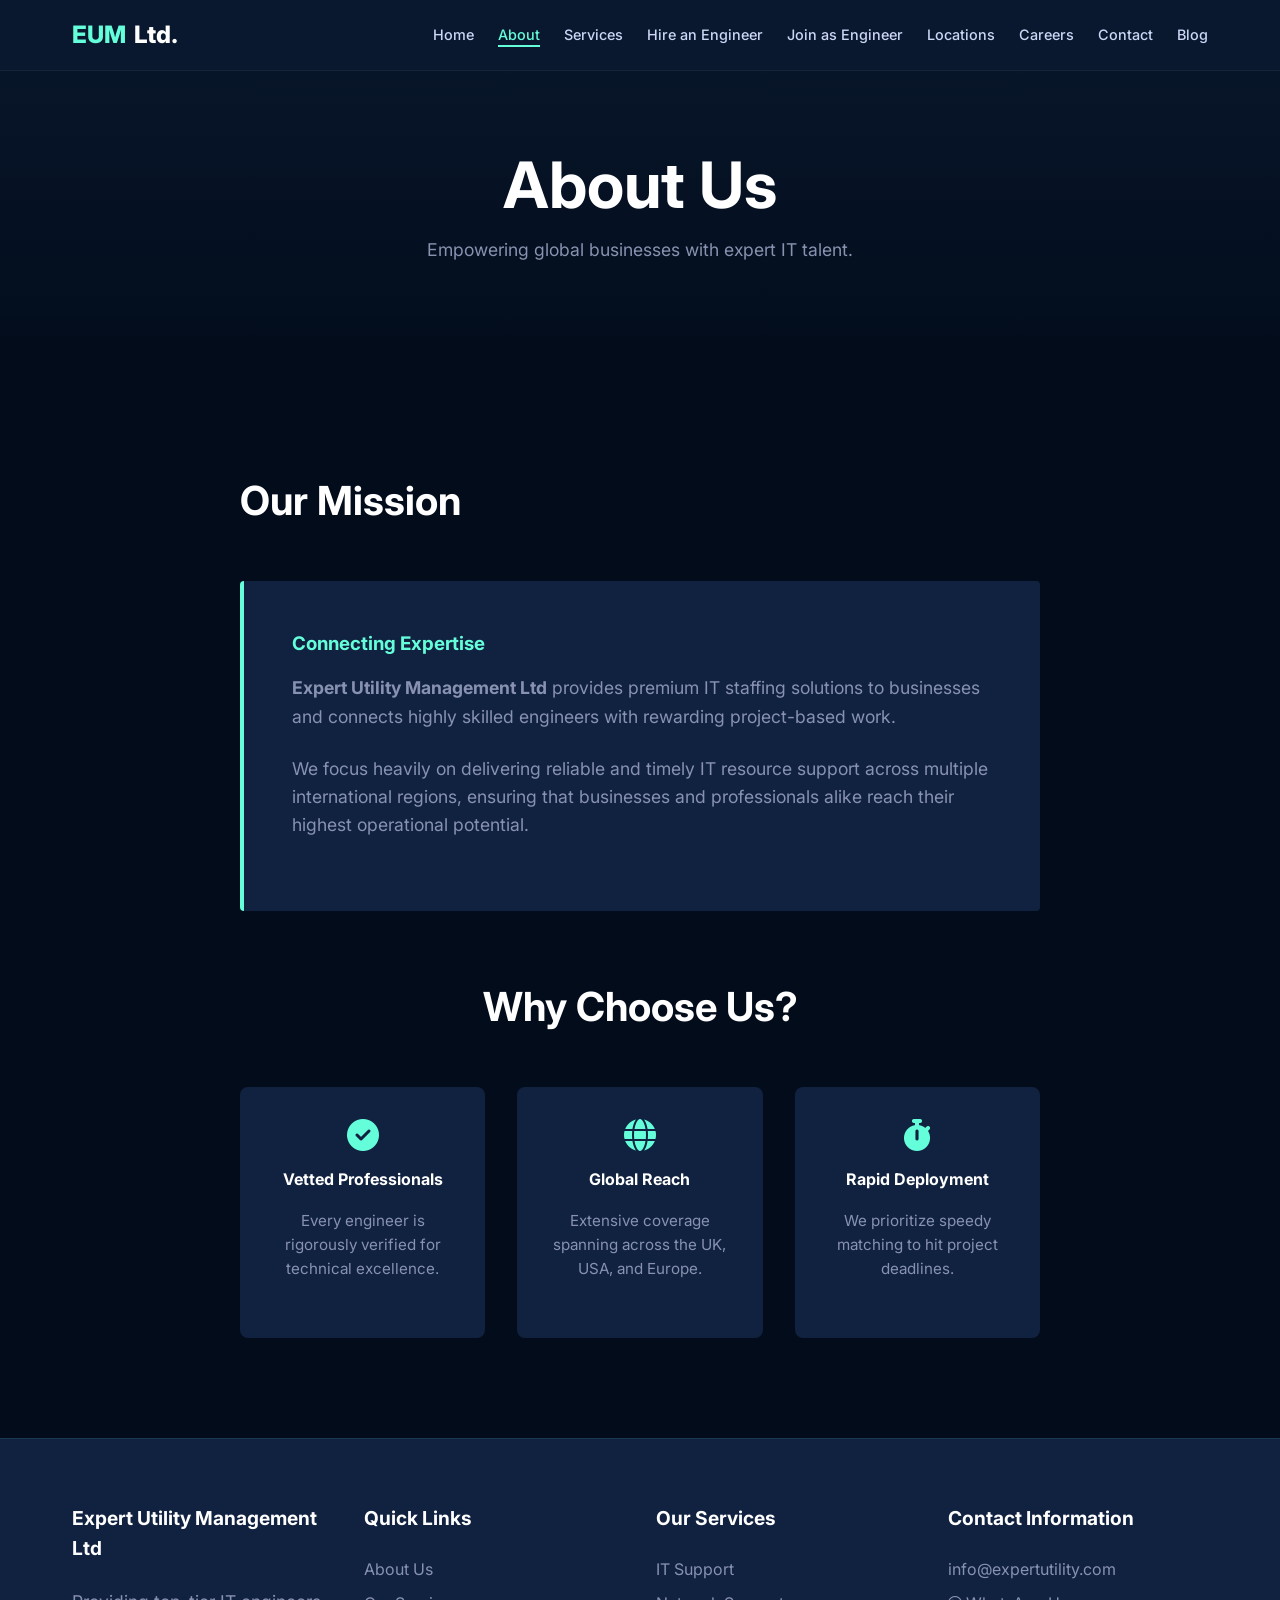
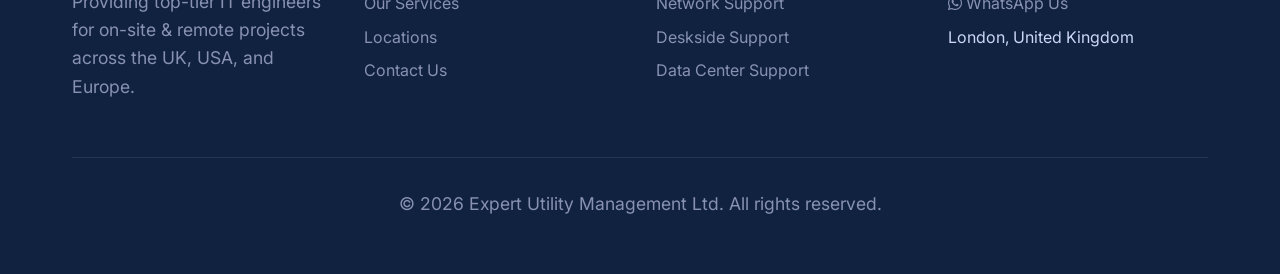
==== about.html @ 238072c8 "feat: Add newly generated IT website" ====
<!DOCTYPE html>
<html lang="en">
<head>
    <meta charset="UTF-8">
    <meta name="viewport" content="width=device-width, initial-scale=1.0">
    <title>About Us | Expert Utility Management Ltd</title>
    
    <link rel="stylesheet" href="https://cdnjs.cloudflare.com/ajax/libs/font-awesome/6.4.0/css/all.min.css">
    <link rel="stylesheet" href="css/styles.css">
    <style>
        .page-hero {
            padding: 150px 0 80px;
            background: linear-gradient(rgba(10, 25, 47, 0.9), rgba(2, 12, 27, 0.95)), url('https://images.unsplash.com/photo-1522071820081-009f0129c71c?auto=format&fit=crop&w=1920&q=80') center/cover;
            text-align: center;
        }

        .about-content {
            max-width: 800px;
            margin: 0 auto;
        }

        .mission-box {
            background: var(--primary-light);
            border-left: 4px solid var(--accent);
            padding: 3rem;
            margin-top: 2rem;
            border-radius: 4px;
        }

        .mission-box h3 {
            color: var(--accent);
            margin-bottom: 1rem;
        }
    </style>
</head>
<body>

    <div id="header-placeholder"></div>

    <section class="page-hero">
        <div class="container fade-in">
            <h1>About Us</h1>
            <p>Empowering global businesses with expert IT talent.</p>
        </div>
    </section>

    <section class="section">
        <div class="container fade-in">
            <div class="about-content">
                <h2>Our Mission</h2>
                <div class="mission-box">
                    <h3>Connecting Expertise</h3>
                    <p>
                        <strong>Expert Utility Management Ltd</strong> provides premium IT staffing solutions to businesses and connects highly skilled engineers with rewarding project-based work.
                    </p>
                    <p>
                        We focus heavily on delivering reliable and timely IT resource support across multiple international regions, ensuring that businesses and professionals alike reach their highest operational potential.
                    </p>
                </div>
                
                <div style="margin-top: 4rem; text-align: center;">
                    <h2>Why Choose Us?</h2>
                    <div style="display: grid; grid-template-columns: repeat(auto-fit, minmax(200px, 1fr)); gap: 2rem; margin-top: 2rem;">
                        <div class="card">
                            <i class="fas fa-check-circle" style="font-size: 2rem; color: var(--accent); margin-bottom: 1rem;"></i>
                            <h4>Vetted Professionals</h4>
                            <p style="font-size: 0.95rem;">Every engineer is rigorously verified for technical excellence.</p>
                        </div>
                        <div class="card">
                            <i class="fas fa-globe" style="font-size: 2rem; color: var(--accent); margin-bottom: 1rem;"></i>
                            <h4>Global Reach</h4>
                            <p style="font-size: 0.95rem;">Extensive coverage spanning across the UK, USA, and Europe.</p>
                        </div>
                        <div class="card">
                            <i class="fas fa-stopwatch" style="font-size: 2rem; color: var(--accent); margin-bottom: 1rem;"></i>
                            <h4>Rapid Deployment</h4>
                            <p style="font-size: 0.95rem;">We prioritize speedy matching to hit project deadlines.</p>
                        </div>
                    </div>
                </div>
            </div>
        </div>
    </section>

    <div id="footer-placeholder"></div>

    <script src="js/components.js"></script>
    <script src="js/main.js"></script>
</body>
</html>
---- css/styles.css ----
@import url('https://fonts.googleapis.com/css2?family=Inter:wght@300;400;500;600;700;800&display=swap');

:root {
  --primary: #0a192f;
  --primary-light: #112240;
  --secondary: #233554;
  --accent: #64ffda;
  --accent-hover: #4cd4b5;
  --text-main: #ccd6f6;
  --text-muted: #8892b0;
  --white: #ffffff;
  --bg: #020c1b;
  --whatsapp: #25D366;
  --transition: all 0.3s cubic-bezier(0.645, 0.045, 0.355, 1);
  --glass: rgba(10, 25, 47, 0.85);
}

* {
  margin: 0;
  padding: 0;
  box-sizing: border-box;
}

html {
  scroll-behavior: smooth;
}

body {
  font-family: 'Inter', sans-serif;
  background-color: var(--bg);
  color: var(--text-main);
  line-height: 1.6;
  overflow-x: hidden;
}

/* Typography */
h1, h2, h3, h4, h5, h6 {
  color: var(--white);
  font-weight: 700;
  margin-bottom: 1rem;
}

h1 {
  font-size: clamp(2.5rem, 8vw, 4rem);
  line-height: 1.1;
}

h2 {
  font-size: clamp(2rem, 5vw, 2.5rem);
  position: relative;
  display: inline-block;
}

p {
  color: var(--text-muted);
  margin-bottom: 1.5rem;
  font-size: 1.1rem;
}

a {
  color: var(--accent);
  text-decoration: none;
  transition: var(--transition);
}

a:hover {
  color: var(--white);
}

/* Layout Utilities */
.container {
  max-width: 1200px;
  margin: 0 auto;
  padding: 0 2rem;
}

.section {
  padding: 100px 0;
}

/* Buttons */
.btn {
  display: inline-block;
  padding: 0.75rem 1.5rem;
  border-radius: 4px;
  font-weight: 500;
  text-align: center;
  cursor: pointer;
  transition: var(--transition);
  font-size: 1rem;
  border: 1px solid transparent;
}

.btn-primary {
  background-color: var(--accent);
  color: var(--primary);
  border-color: var(--accent);
}

.btn-primary:hover {
  background-color: transparent;
  color: var(--accent);
}

.btn-outline {
  background-color: transparent;
  color: var(--accent);
  border-color: var(--accent);
}

.btn-outline:hover {
  background-color: rgba(100, 255, 218, 0.1);
}

.btn-whatsapp {
  background-color: var(--whatsapp);
  color: var(--white);
}
.btn-whatsapp:hover {
  background-color: transparent;
  color: var(--whatsapp);
  border-color: var(--whatsapp);
}

/* Header & Nav */
.navbar {
  position: fixed;
  top: 0;
  width: 100%;
  padding: 1rem 0;
  background: var(--glass);
  backdrop-filter: blur(10px);
  z-index: 1000;
  border-bottom: 1px solid rgba(255, 255, 255, 0.05);
  transition: var(--transition);
}

.navbar.scrolled {
  padding: 0.5rem 0;
  box-shadow: 0 10px 30px -10px rgba(2, 12, 27, 0.7);
}

.nav-container {
  display: flex;
  justify-content: space-between;
  align-items: center;
}

.logo {
  font-size: 1.5rem;
  font-weight: 800;
  color: var(--accent);
  display: flex;
  align-items: center;
  gap: 0.5rem;
}

.logo span {
  color: var(--white);
}

.nav-links {
  display: flex;
  gap: 1.5rem;
  list-style: none;
  align-items: center;
}

.nav-links li a {
  color: var(--text-main);
  font-size: 0.9rem;
  font-weight: 500;
  position: relative;
}

.nav-links li a:hover,
.nav-links li a.active {
  color: var(--accent);
}

.nav-links li a::after {
  content: '';
  position: absolute;
  width: 0;
  height: 2px;
  bottom: -4px;
  left: 0;
  background-color: var(--accent);
  transition: var(--transition);
}

.nav-links li a:hover::after,
.nav-links li a.active::after {
  width: 100%;
}

.menu-toggle {
  display: none;
  flex-direction: column;
  gap: 5px;
  cursor: pointer;
  z-index: 1001;
}

.menu-toggle span {
  display: block;
  width: 25px;
  height: 3px;
  background-color: var(--white);
  transition: var(--transition);
}

/* Footer */
footer {
  background-color: var(--primary-light);
  padding: 4rem 0 2rem;
  border-top: 1px solid rgba(100, 255, 218, 0.1);
}

.footer-grid {
  display: grid;
  grid-template-columns: repeat(auto-fit, minmax(200px, 1fr));
  gap: 2rem;
  margin-bottom: 2rem;
}

.footer-col h4 {
  color: var(--white);
  margin-bottom: 1.5rem;
  font-size: 1.2rem;
}

.footer-col ul {
  list-style: none;
}

.footer-col ul li {
  margin-bottom: 0.5rem;
}

.footer-col ul li a {
  color: var(--text-muted);
}

.footer-col ul li a:hover {
  color: var(--accent);
  padding-left: 5px;
}

.footer-bottom {
  text-align: center;
  border-top: 1px solid rgba(204, 214, 246, 0.1);
  padding-top: 2rem;
  color: var(--text-muted);
  font-size: 0.9rem;
}

/* Animations */
.fade-in {
  opacity: 0;
  transform: translateY(30px);
  transition: opacity 0.8s ease, transform 0.8s ease;
}

.fade-in.visible {
  opacity: 1;
  transform: translateY(0);
}

/* Cards & Forms */
.card {
  background-color: var(--primary-light);
  border-radius: 8px;
  padding: 2rem;
  transition: var(--transition);
  height: 100%;
}

.card:hover {
  transform: translateY(-5px);
  box-shadow: 0 10px 30px -15px rgba(2, 12, 27, 0.7);
}

.form-group {
  margin-bottom: 1.5rem;
}

.form-group label {
  display: block;
  margin-bottom: 0.5rem;
  color: var(--text-main);
  font-size: 0.9rem;
}

.form-control {
  width: 100%;
  padding: 0.75rem 1rem;
  background-color: var(--primary);
  border: 1px solid var(--secondary);
  border-radius: 4px;
  color: var(--white);
  font-family: inherit;
  transition: var(--transition);
}

.form-control:focus {
  outline: none;
  border-color: var(--accent);
  box-shadow: 0 0 0 2px rgba(100, 255, 218, 0.2);
}

/* Responsive */
@media (max-width: 768px) {
  .menu-toggle {
    display: flex;
  }
  
  .nav-links {
    position: fixed;
    top: 0;
    right: -100%;
    width: 70%;
    height: 100vh;
    background-color: var(--primary-light);
    flex-direction: column;
    justify-content: center;
    transition: var(--transition);
    box-shadow: -10px 0 30px -10px rgba(2, 12, 27, 0.7);
  }
  
  .nav-links.active {
    right: 0;
  }
  
  .section {
    padding: 60px 0;
  }
}
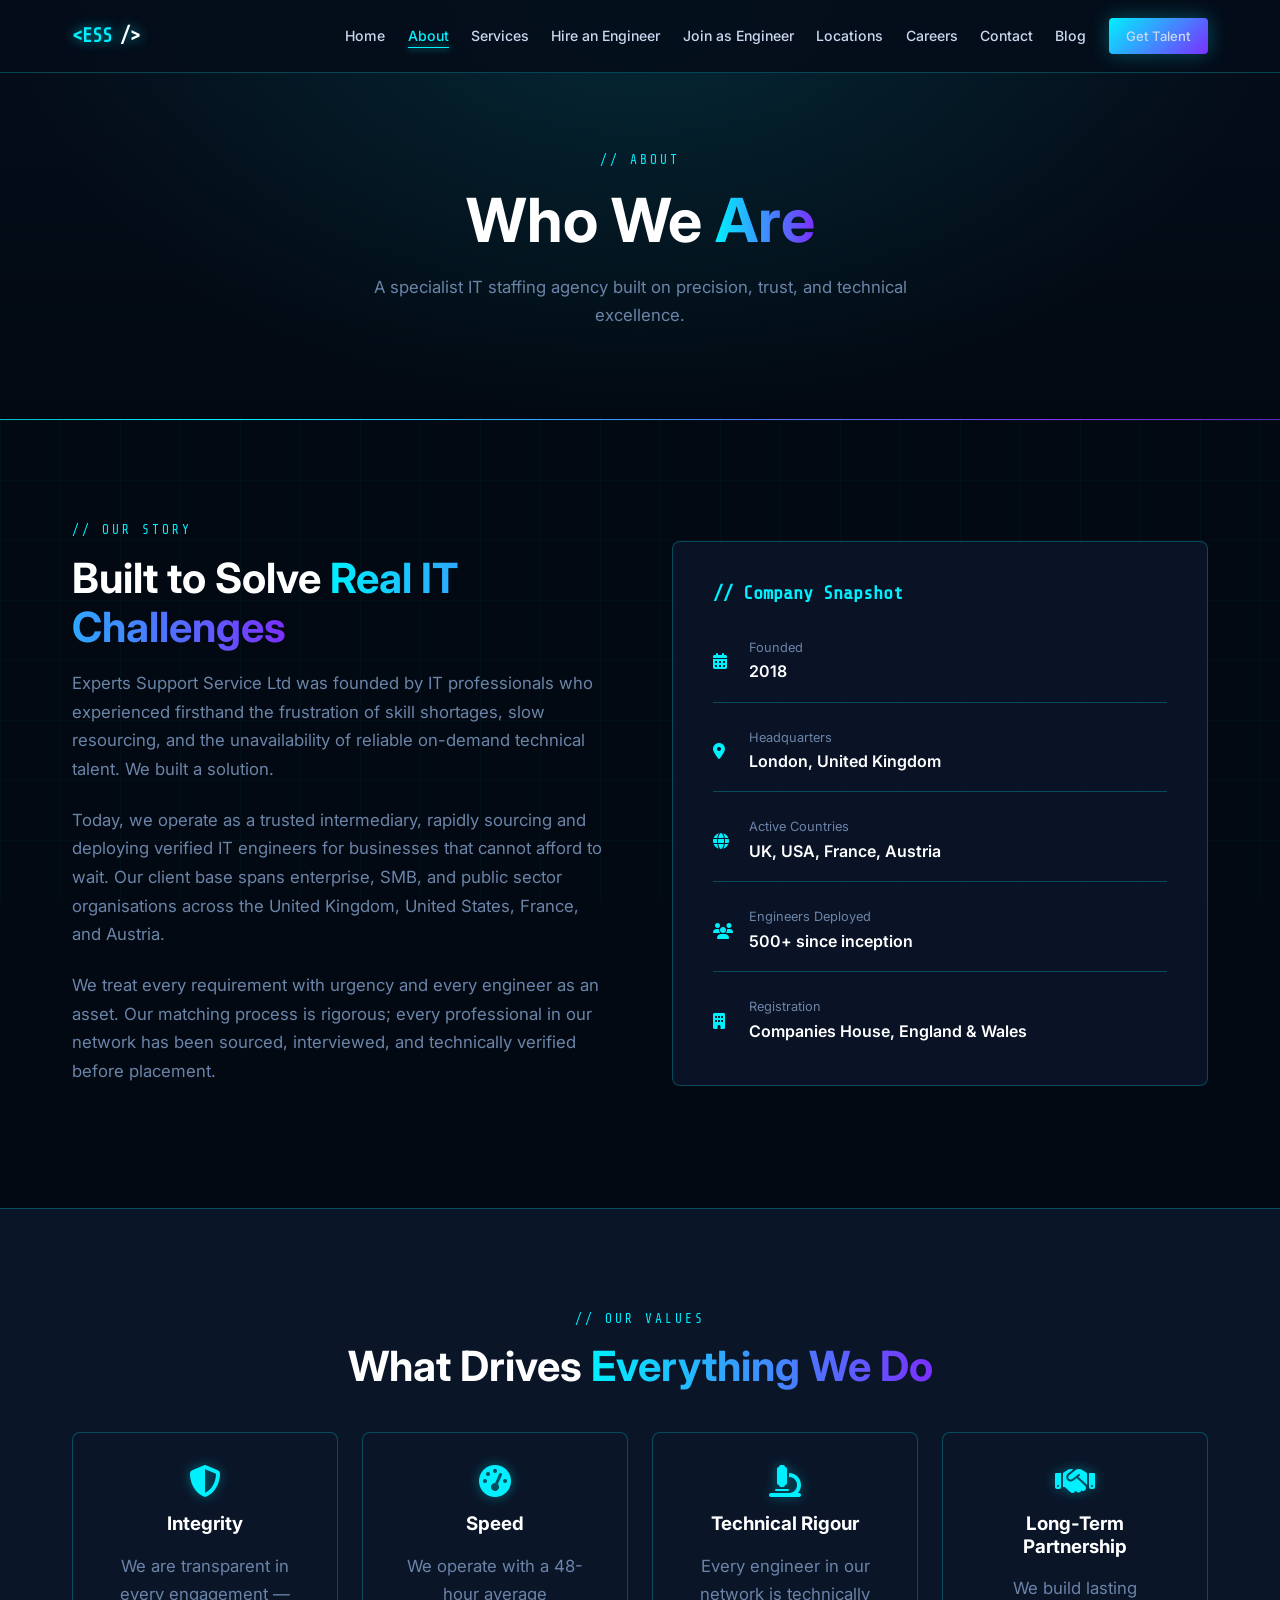
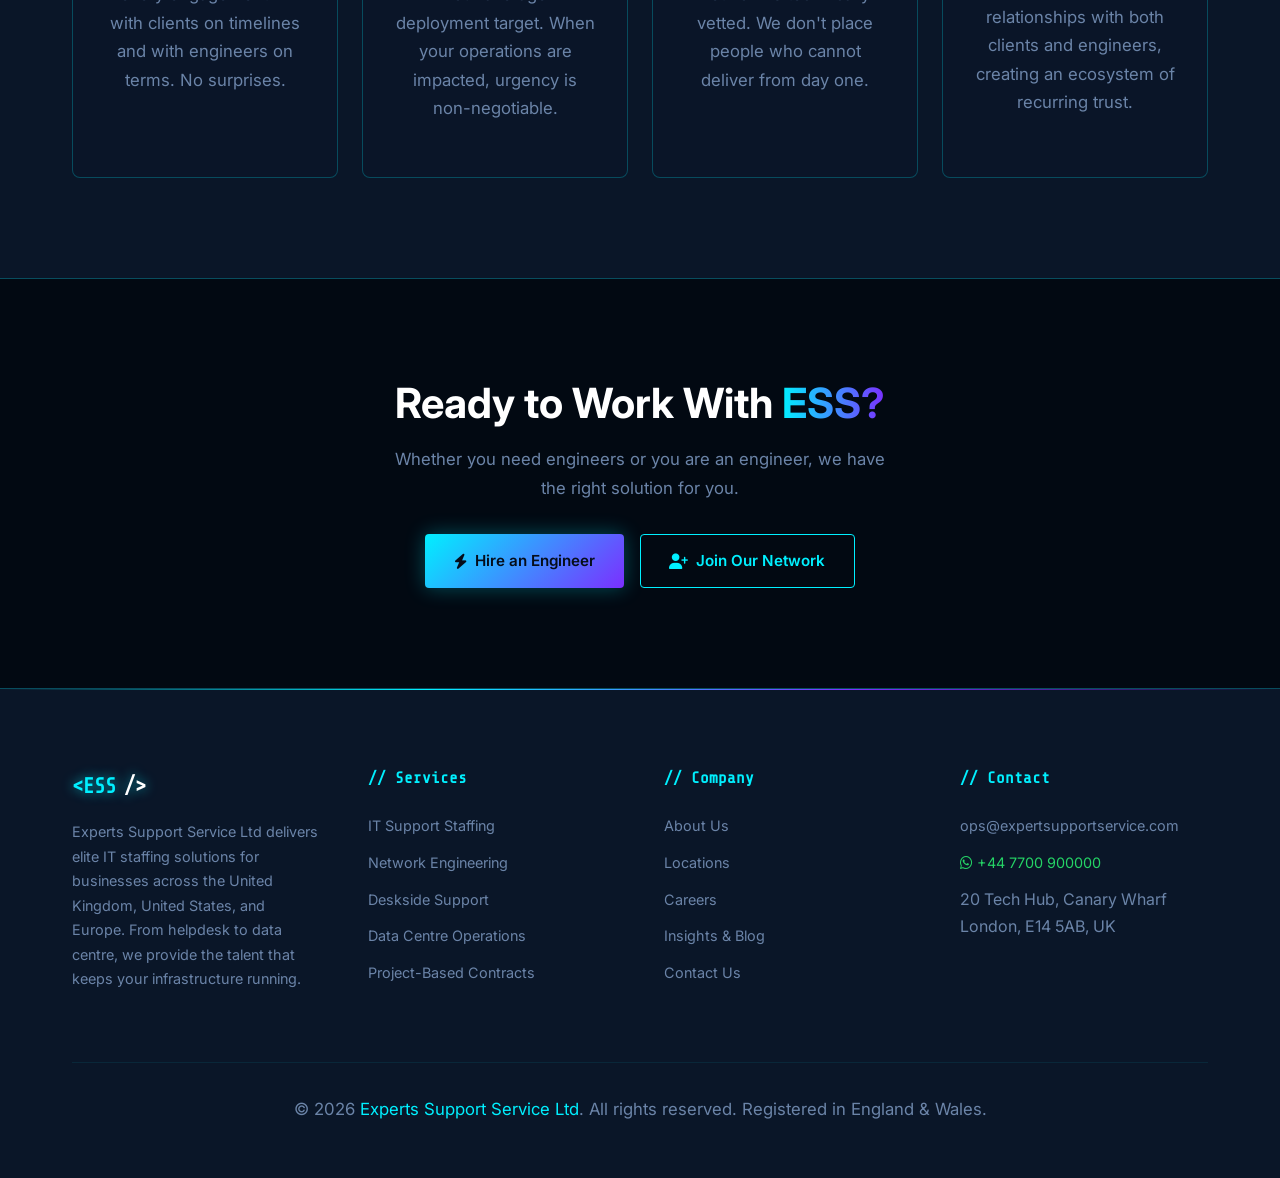
==== commit d170b4e5: "feat: Full site rebrand to ESS Ltd. — high-tech theme, professional content on all pages" ====
--- a/about.html
+++ b/about.html
@@ -1,90 +1,114 @@
 <!DOCTYPE html>
 <html lang="en">
 <head>
-    <meta charset="UTF-8">
-    <meta name="viewport" content="width=device-width, initial-scale=1.0">
-    <title>About Us | Expert Utility Management Ltd</title>
-    
-    <link rel="stylesheet" href="https://cdnjs.cloudflare.com/ajax/libs/font-awesome/6.4.0/css/all.min.css">
-    <link rel="stylesheet" href="css/styles.css">
-    <style>
-        .page-hero {
-            padding: 150px 0 80px;
-            background: linear-gradient(rgba(10, 25, 47, 0.9), rgba(2, 12, 27, 0.95)), url('https://images.unsplash.com/photo-1522071820081-009f0129c71c?auto=format&fit=crop&w=1920&q=80') center/cover;
-            text-align: center;
-        }
-
-        .about-content {
-            max-width: 800px;
-            margin: 0 auto;
-        }
-
-        .mission-box {
-            background: var(--primary-light);
-            border-left: 4px solid var(--accent);
-            padding: 3rem;
-            margin-top: 2rem;
-            border-radius: 4px;
-        }
-
-        .mission-box h3 {
-            color: var(--accent);
-            margin-bottom: 1rem;
-        }
-    </style>
+  <meta charset="UTF-8">
+  <meta name="viewport" content="width=device-width, initial-scale=1.0">
+  <title>About Us | Experts Support Service Ltd</title>
+  <meta name="description" content="Learn about Experts Support Service Ltd — a specialist IT staffing agency delivering vetted engineers across the UK, USA, France, and Austria.">
+  <link rel="stylesheet" href="https://cdnjs.cloudflare.com/ajax/libs/font-awesome/6.4.0/css/all.min.css">
+  <link rel="stylesheet" href="css/styles.css">
+  <style>
+    .about-grid { display:grid; grid-template-columns:1fr 1fr; gap:4rem; align-items:center; }
+    .values-grid { display:grid; grid-template-columns:repeat(auto-fit,minmax(220px,1fr)); gap:1.5rem; margin-top:2.5rem; }
+    .value-card { text-align:center; }
+    .value-icon { font-size:2rem; color:var(--accent); margin-bottom:1rem; text-shadow:0 0 12px rgba(0,240,255,0.4); }
+    @media(max-width:768px){ .about-grid { grid-template-columns:1fr; gap:2rem; } }
+  </style>
 </head>
 <body>
+  <div id="header-placeholder"></div>
 
-    <div id="header-placeholder"></div>
+  <section class="page-hero">
+    <div class="container fade-in">
+      <span class="section-tag">// About</span>
+      <h1>Who We <span class="gradient-text">Are</span></h1>
+      <p style="max-width:600px;margin:1rem auto 0;">A specialist IT staffing agency built on precision, trust, and technical excellence.</p>
+    </div>
+  </section>
 
-    <section class="page-hero">
-        <div class="container fade-in">
-            <h1>About Us</h1>
-            <p>Empowering global businesses with expert IT talent.</p>
+  <section class="section">
+    <div class="container">
+      <div class="about-grid">
+        <div class="fade-in">
+          <span class="section-tag">// Our Story</span>
+          <h2>Built to Solve <span class="gradient-text">Real IT Challenges</span></h2>
+          <p>Experts Support Service Ltd was founded by IT professionals who experienced firsthand the frustration of skill shortages, slow resourcing, and the unavailability of reliable on-demand technical talent. We built a solution.</p>
+          <p>Today, we operate as a trusted intermediary, rapidly sourcing and deploying verified IT engineers for businesses that cannot afford to wait. Our client base spans enterprise, SMB, and public sector organisations across the United Kingdom, United States, France, and Austria.</p>
+          <p>We treat every requirement with urgency and every engineer as an asset. Our matching process is rigorous; every professional in our network has been sourced, interviewed, and technically verified before placement.</p>
         </div>
-    </section>
+        <div class="fade-in">
+          <div class="card" style="padding:2.5rem;">
+            <h3 style="color:var(--accent); font-family:var(--font-mono); margin-bottom:2rem;">// Company Snapshot</h3>
+            <div style="display:grid; gap:1.5rem;">
+              <div style="display:flex; align-items:center; gap:1rem; border-bottom:1px solid var(--border-glow); padding-bottom:1rem;">
+                <i class="fas fa-calendar-alt" style="color:var(--accent); width:20px;"></i>
+                <div><div style="color:var(--text-muted);font-size:0.8rem;">Founded</div><div style="color:var(--white); font-weight:600;">2018</div></div>
+              </div>
+              <div style="display:flex; align-items:center; gap:1rem; border-bottom:1px solid var(--border-glow); padding-bottom:1rem;">
+                <i class="fas fa-map-marker-alt" style="color:var(--accent); width:20px;"></i>
+                <div><div style="color:var(--text-muted);font-size:0.8rem;">Headquarters</div><div style="color:var(--white); font-weight:600;">London, United Kingdom</div></div>
+              </div>
+              <div style="display:flex; align-items:center; gap:1rem; border-bottom:1px solid var(--border-glow); padding-bottom:1rem;">
+                <i class="fas fa-globe" style="color:var(--accent); width:20px;"></i>
+                <div><div style="color:var(--text-muted);font-size:0.8rem;">Active Countries</div><div style="color:var(--white); font-weight:600;">UK, USA, France, Austria</div></div>
+              </div>
+              <div style="display:flex; align-items:center; gap:1rem; border-bottom:1px solid var(--border-glow); padding-bottom:1rem;">
+                <i class="fas fa-users" style="color:var(--accent); width:20px;"></i>
+                <div><div style="color:var(--text-muted);font-size:0.8rem;">Engineers Deployed</div><div style="color:var(--white); font-weight:600;">500+ since inception</div></div>
+              </div>
+              <div style="display:flex; align-items:center; gap:1rem;">
+                <i class="fas fa-building" style="color:var(--accent); width:20px;"></i>
+                <div><div style="color:var(--text-muted);font-size:0.8rem;">Registration</div><div style="color:var(--white); font-weight:600;">Companies House, England & Wales</div></div>
+              </div>
+            </div>
+          </div>
+        </div>
+      </div>
+    </div>
+  </section>
 
-    <section class="section">
-        <div class="container fade-in">
-            <div class="about-content">
-                <h2>Our Mission</h2>
-                <div class="mission-box">
-                    <h3>Connecting Expertise</h3>
-                    <p>
-                        <strong>Expert Utility Management Ltd</strong> provides premium IT staffing solutions to businesses and connects highly skilled engineers with rewarding project-based work.
-                    </p>
-                    <p>
-                        We focus heavily on delivering reliable and timely IT resource support across multiple international regions, ensuring that businesses and professionals alike reach their highest operational potential.
-                    </p>
-                </div>
-                
-                <div style="margin-top: 4rem; text-align: center;">
-                    <h2>Why Choose Us?</h2>
-                    <div style="display: grid; grid-template-columns: repeat(auto-fit, minmax(200px, 1fr)); gap: 2rem; margin-top: 2rem;">
-                        <div class="card">
-                            <i class="fas fa-check-circle" style="font-size: 2rem; color: var(--accent); margin-bottom: 1rem;"></i>
-                            <h4>Vetted Professionals</h4>
-                            <p style="font-size: 0.95rem;">Every engineer is rigorously verified for technical excellence.</p>
-                        </div>
-                        <div class="card">
-                            <i class="fas fa-globe" style="font-size: 2rem; color: var(--accent); margin-bottom: 1rem;"></i>
-                            <h4>Global Reach</h4>
-                            <p style="font-size: 0.95rem;">Extensive coverage spanning across the UK, USA, and Europe.</p>
-                        </div>
-                        <div class="card">
-                            <i class="fas fa-stopwatch" style="font-size: 2rem; color: var(--accent); margin-bottom: 1rem;"></i>
-                            <h4>Rapid Deployment</h4>
-                            <p style="font-size: 0.95rem;">We prioritize speedy matching to hit project deadlines.</p>
-                        </div>
-                    </div>
-                </div>
-            </div>
+  <section class="section" style="background:var(--primary-light); border-top:1px solid var(--border-glow); border-bottom:1px solid var(--border-glow);">
+    <div class="container" style="text-align:center;">
+      <span class="section-tag fade-in">// Our Values</span>
+      <h2 class="fade-in">What Drives <span class="gradient-text">Everything We Do</span></h2>
+      <div class="values-grid fade-in">
+        <div class="card value-card">
+          <i class="fas fa-shield-alt value-icon"></i>
+          <h3>Integrity</h3>
+          <p>We are transparent in every engagement — with clients on timelines and with engineers on terms. No surprises.</p>
         </div>
-    </section>
+        <div class="card value-card">
+          <i class="fas fa-tachometer-alt value-icon"></i>
+          <h3>Speed</h3>
+          <p>We operate with a 48-hour average deployment target. When your operations are impacted, urgency is non-negotiable.</p>
+        </div>
+        <div class="card value-card">
+          <i class="fas fa-microscope value-icon"></i>
+          <h3>Technical Rigour</h3>
+          <p>Every engineer in our network is technically vetted. We don't place people who cannot deliver from day one.</p>
+        </div>
+        <div class="card value-card">
+          <i class="fas fa-handshake value-icon"></i>
+          <h3>Long-Term Partnership</h3>
+          <p>We build lasting relationships with both clients and engineers, creating an ecosystem of recurring trust.</p>
+        </div>
+      </div>
+    </div>
+  </section>
 
-    <div id="footer-placeholder"></div>
+  <section class="section">
+    <div class="container" style="text-align:center;">
+      <h2 class="fade-in">Ready to Work With <span class="gradient-text">ESS?</span></h2>
+      <p class="fade-in" style="max-width:500px;margin:0.5rem auto 2rem;">Whether you need engineers or you are an engineer, we have the right solution for you.</p>
+      <div style="display:flex; gap:1rem; justify-content:center; flex-wrap:wrap;" class="fade-in">
+        <a href="hire.html" class="btn btn-primary"><i class="fas fa-bolt"></i> Hire an Engineer</a>
+        <a href="join.html" class="btn btn-outline"><i class="fas fa-user-plus"></i> Join Our Network</a>
+      </div>
+    </div>
+  </section>
 
-    <script src="js/components.js"></script>
-    <script src="js/main.js"></script>
+  <div id="footer-placeholder"></div>
+  <script src="js/components.js"></script>
+  <script src="js/main.js"></script>
 </body>
 </html>
--- a/css/styles.css
+++ b/css/styles.css
@@ -1,338 +1,267 @@
-@import url('https://fonts.googleapis.com/css2?family=Inter:wght@300;400;500;600;700;800&display=swap');
+@import url('https://fonts.googleapis.com/css2?family=Inter:wght@300;400;500;600;700;800&family=Share+Tech+Mono&display=swap');
 
 :root {
-  --primary: #0a192f;
-  --primary-light: #112240;
-  --secondary: #233554;
-  --accent: #64ffda;
-  --accent-hover: #4cd4b5;
-  --text-main: #ccd6f6;
-  --text-muted: #8892b0;
-  --white: #ffffff;
-  --bg: #020c1b;
-  --whatsapp: #25D366;
-  --transition: all 0.3s cubic-bezier(0.645, 0.045, 0.355, 1);
-  --glass: rgba(10, 25, 47, 0.85);
-}
-
-* {
-  margin: 0;
-  padding: 0;
-  box-sizing: border-box;
-}
-
-html {
-  scroll-behavior: smooth;
-}
+  --primary:       #050d1a;
+  --primary-light: #0a1628;
+  --secondary:     #0d2137;
+  --accent:        #00f0ff;
+  --accent2:       #7b2fff;
+  --accent-hover:  #00c8d8;
+  --green:         #00ff88;
+  --text-main:     #c9d8f0;
+  --text-muted:    #6b84a8;
+  --white:         #ffffff;
+  --bg:            #020912;
+  --whatsapp:      #25D366;
+  --danger:        #ff3c6e;
+  --transition:    all 0.35s cubic-bezier(0.645, 0.045, 0.355, 1);
+  --glass:         rgba(5, 13, 26, 0.88);
+  --border-glow:   rgba(0, 240, 255, 0.25);
+  --card-bg:       rgba(10, 22, 40, 0.9);
+  --font-mono:     'Share Tech Mono', monospace;
+}
+
+*, *::before, *::after { margin: 0; padding: 0; box-sizing: border-box; }
+html { scroll-behavior: smooth; }
 
 body {
   font-family: 'Inter', sans-serif;
   background-color: var(--bg);
   color: var(--text-main);
-  line-height: 1.6;
+  line-height: 1.7;
   overflow-x: hidden;
 }
 
-/* Typography */
-h1, h2, h3, h4, h5, h6 {
-  color: var(--white);
-  font-weight: 700;
-  margin-bottom: 1rem;
-}
-
-h1 {
-  font-size: clamp(2.5rem, 8vw, 4rem);
-  line-height: 1.1;
-}
-
-h2 {
-  font-size: clamp(2rem, 5vw, 2.5rem);
-  position: relative;
-  display: inline-block;
-}
-
-p {
-  color: var(--text-muted);
-  margin-bottom: 1.5rem;
-  font-size: 1.1rem;
-}
-
-a {
+/* Cyber grid background */
+body::before {
+  content: '';
+  position: fixed;
+  inset: 0;
+  background-image:
+    linear-gradient(rgba(0,240,255,0.03) 1px, transparent 1px),
+    linear-gradient(90deg, rgba(0,240,255,0.03) 1px, transparent 1px);
+  background-size: 60px 60px;
+  z-index: 0;
+  pointer-events: none;
+}
+
+/* ===================== Typography ===================== */
+h1, h2, h3, h4, h5, h6 { color: var(--white); font-weight: 700; margin-bottom: 1rem; line-height: 1.2; }
+h1 { font-size: clamp(2.2rem, 6vw, 3.8rem); }
+h2 { font-size: clamp(1.8rem, 4vw, 2.6rem); }
+p  { color: var(--text-muted); margin-bottom: 1.4rem; font-size: 1.05rem; }
+a  { color: var(--accent); text-decoration: none; transition: var(--transition); }
+a:hover { color: var(--white); }
+
+.section-tag {
+  font-family: var(--font-mono);
+  font-size: 0.8rem;
   color: var(--accent);
-  text-decoration: none;
+  letter-spacing: 3px;
+  text-transform: uppercase;
+  margin-bottom: 0.75rem;
+  display: block;
+}
+
+.gradient-text {
+  background: linear-gradient(90deg, var(--accent), var(--accent2));
+  -webkit-background-clip: text;
+  -webkit-text-fill-color: transparent;
+  background-clip: text;
+}
+
+/* ===================== Layout ===================== */
+.container { max-width: 1200px; margin: 0 auto; padding: 0 2rem; position: relative; z-index: 1; }
+.section    { padding: 100px 0; }
+
+/* ===================== Buttons ===================== */
+.btn {
+  display: inline-flex; align-items: center; gap: 0.5rem;
+  padding: 0.8rem 1.8rem; border-radius: 4px; font-weight: 600;
+  text-align: center; cursor: pointer; transition: var(--transition);
+  font-size: 0.95rem; border: 1px solid transparent; position: relative; overflow: hidden;
+}
+.btn::before {
+  content: ''; position: absolute; top: 50%; left: 50%;
+  width: 0; height: 0; background: rgba(255,255,255,0.08);
+  border-radius: 50%; transform: translate(-50%,-50%);
+  transition: width 0.5s, height 0.5s;
+}
+.btn:hover::before { width: 300px; height: 300px; }
+
+.btn-primary {
+  background: linear-gradient(135deg, var(--accent), var(--accent2));
+  color: var(--primary); border: none; box-shadow: 0 0 20px rgba(0,240,255,0.3);
+}
+.btn-primary:hover { box-shadow: 0 0 35px rgba(0,240,255,0.55); color: var(--primary); transform: translateY(-2px); }
+
+.btn-outline {
+  background: transparent; color: var(--accent); border-color: var(--accent);
+  box-shadow: inset 0 0 0 0 var(--accent);
+}
+.btn-outline:hover { background: rgba(0,240,255,0.08); box-shadow: 0 0 20px rgba(0,240,255,0.25); color: var(--accent); }
+
+.btn-whatsapp { background: var(--whatsapp); color: var(--white); border-color: var(--whatsapp); }
+.btn-whatsapp:hover { background: transparent; color: var(--whatsapp); }
+
+/* ===================== Navbar ===================== */
+.navbar {
+  position: fixed; top: 0; width: 100%; padding: 1.1rem 0;
+  background: var(--glass); backdrop-filter: blur(14px);
+  z-index: 1000; border-bottom: 1px solid var(--border-glow);
   transition: var(--transition);
 }
-
-a:hover {
-  color: var(--white);
-}
-
-/* Layout Utilities */
-.container {
-  max-width: 1200px;
-  margin: 0 auto;
-  padding: 0 2rem;
-}
-
-.section {
-  padding: 100px 0;
-}
-
-/* Buttons */
-.btn {
-  display: inline-block;
-  padding: 0.75rem 1.5rem;
-  border-radius: 4px;
-  font-weight: 500;
-  text-align: center;
-  cursor: pointer;
-  transition: var(--transition);
-  font-size: 1rem;
-  border: 1px solid transparent;
-}
-
-.btn-primary {
-  background-color: var(--accent);
-  color: var(--primary);
-  border-color: var(--accent);
-}
-
-.btn-primary:hover {
-  background-color: transparent;
-  color: var(--accent);
-}
-
-.btn-outline {
-  background-color: transparent;
-  color: var(--accent);
-  border-color: var(--accent);
-}
-
-.btn-outline:hover {
-  background-color: rgba(100, 255, 218, 0.1);
-}
-
-.btn-whatsapp {
-  background-color: var(--whatsapp);
-  color: var(--white);
-}
-.btn-whatsapp:hover {
-  background-color: transparent;
-  color: var(--whatsapp);
-  border-color: var(--whatsapp);
-}
-
-/* Header & Nav */
-.navbar {
-  position: fixed;
-  top: 0;
-  width: 100%;
-  padding: 1rem 0;
-  background: var(--glass);
-  backdrop-filter: blur(10px);
-  z-index: 1000;
-  border-bottom: 1px solid rgba(255, 255, 255, 0.05);
-  transition: var(--transition);
-}
-
-.navbar.scrolled {
-  padding: 0.5rem 0;
-  box-shadow: 0 10px 30px -10px rgba(2, 12, 27, 0.7);
-}
-
-.nav-container {
-  display: flex;
-  justify-content: space-between;
-  align-items: center;
-}
+.navbar.scrolled { padding: 0.6rem 0; box-shadow: 0 0 30px rgba(0,240,255,0.08); }
+
+.nav-container { display: flex; justify-content: space-between; align-items: center; }
 
 .logo {
-  font-size: 1.5rem;
-  font-weight: 800;
-  color: var(--accent);
-  display: flex;
-  align-items: center;
-  gap: 0.5rem;
-}
-
-.logo span {
-  color: var(--white);
-}
-
-.nav-links {
-  display: flex;
-  gap: 1.5rem;
-  list-style: none;
-  align-items: center;
-}
+  font-family: var(--font-mono);
+  font-size: 1.2rem; font-weight: 800; color: var(--accent);
+  display: flex; align-items: center; gap: 0.5rem;
+  text-shadow: 0 0 12px rgba(0,240,255,0.7);
+}
+.logo span { color: var(--white); }
+
+.nav-links { display: flex; gap: 1.4rem; list-style: none; align-items: center; }
 
 .nav-links li a {
-  color: var(--text-main);
-  font-size: 0.9rem;
-  font-weight: 500;
-  position: relative;
-}
-
-.nav-links li a:hover,
-.nav-links li a.active {
-  color: var(--accent);
-}
-
+  color: var(--text-main); font-size: 0.88rem; font-weight: 500;
+  position: relative; padding-bottom: 4px;
+}
+.nav-links li a:hover, .nav-links li a.active { color: var(--accent); }
 .nav-links li a::after {
-  content: '';
-  position: absolute;
-  width: 0;
-  height: 2px;
-  bottom: -4px;
-  left: 0;
-  background-color: var(--accent);
-  transition: var(--transition);
-}
-
-.nav-links li a:hover::after,
-.nav-links li a.active::after {
-  width: 100%;
-}
-
-.menu-toggle {
-  display: none;
-  flex-direction: column;
-  gap: 5px;
-  cursor: pointer;
-  z-index: 1001;
-}
-
-.menu-toggle span {
-  display: block;
-  width: 25px;
-  height: 3px;
-  background-color: var(--white);
-  transition: var(--transition);
-}
-
-/* Footer */
+  content: ''; position: absolute; bottom: 0; left: 0;
+  width: 0; height: 1px; background: var(--accent);
+  transition: var(--transition); box-shadow: 0 0 6px var(--accent);
+}
+.nav-links li a:hover::after, .nav-links li a.active::after { width: 100%; }
+
+.menu-toggle { display: none; flex-direction: column; gap: 5px; cursor: pointer; z-index: 1001; }
+.menu-toggle span { display: block; width: 25px; height: 2px; background: var(--accent); transition: var(--transition); }
+
+/* ===================== Footer ===================== */
 footer {
   background-color: var(--primary-light);
-  padding: 4rem 0 2rem;
-  border-top: 1px solid rgba(100, 255, 218, 0.1);
-}
-
-.footer-grid {
-  display: grid;
-  grid-template-columns: repeat(auto-fit, minmax(200px, 1fr));
-  gap: 2rem;
-  margin-bottom: 2rem;
-}
-
-.footer-col h4 {
-  color: var(--white);
-  margin-bottom: 1.5rem;
-  font-size: 1.2rem;
-}
-
-.footer-col ul {
-  list-style: none;
-}
-
-.footer-col ul li {
-  margin-bottom: 0.5rem;
-}
-
-.footer-col ul li a {
-  color: var(--text-muted);
-}
-
-.footer-col ul li a:hover {
-  color: var(--accent);
-  padding-left: 5px;
-}
+  padding: 5rem 0 2rem;
+  border-top: 1px solid var(--border-glow);
+  position: relative;
+}
+footer::before {
+  content: '';
+  position: absolute; top: 0; left: 0; right: 0;
+  height: 1px;
+  background: linear-gradient(90deg, transparent, var(--accent), var(--accent2), transparent);
+}
+
+.footer-grid { display: grid; grid-template-columns: repeat(auto-fit, minmax(200px, 1fr)); gap: 3rem; margin-bottom: 3rem; }
+.footer-col h4 { color: var(--white); margin-bottom: 1.5rem; font-size: 1rem; font-family: var(--font-mono); color: var(--accent); }
+.footer-col p { font-size: 0.9rem; }
+.footer-col ul { list-style: none; }
+.footer-col ul li { margin-bottom: 0.6rem; }
+.footer-col ul li a { color: var(--text-muted); font-size: 0.9rem; }
+.footer-col ul li a:hover { color: var(--accent); padding-left: 6px; }
 
 .footer-bottom {
+  text-align: center; border-top: 1px solid rgba(0,240,255,0.08);
+  padding-top: 2rem; color: var(--text-muted); font-size: 0.85rem;
+}
+.footer-bottom .accent { color: var(--accent); }
+
+/* ===================== Animations ===================== */
+.fade-in { opacity: 0; transform: translateY(30px); transition: opacity 0.8s ease, transform 0.8s ease; }
+.fade-in.visible { opacity: 1; transform: translateY(0); }
+
+@keyframes pulse-glow {
+  0%, 100% { box-shadow: 0 0 10px rgba(0,240,255,0.3); }
+  50%       { box-shadow: 0 0 30px rgba(0,240,255,0.7); }
+}
+
+@keyframes float {
+  0%, 100% { transform: translateY(0); }
+  50%       { transform: translateY(-10px); }
+}
+
+@keyframes scan-line {
+  0%   { top: -5%; }
+  100% { top: 105%; }
+}
+
+/* ===================== Cards ===================== */
+.card {
+  background: var(--card-bg);
+  border: 1px solid var(--border-glow);
+  border-radius: 8px; padding: 2rem;
+  transition: var(--transition); height: 100%;
+  position: relative; overflow: hidden;
+}
+.card::before {
+  content: ''; position: absolute; top: 0; left: 0; right: 0;
+  height: 2px; background: linear-gradient(90deg, var(--accent), var(--accent2));
+  transform: scaleX(0); transform-origin: left; transition: var(--transition);
+}
+.card:hover::before { transform: scaleX(1); }
+.card:hover {
+  transform: translateY(-6px);
+  box-shadow: 0 15px 40px rgba(0,240,255,0.12);
+  border-color: rgba(0,240,255,0.5);
+}
+
+/* Service Graphic */
+.service-graphic {
+  width: 100%; height: 170px; object-fit: cover;
+  border-radius: 4px; margin-bottom: 1.5rem;
+  box-shadow: 0 4px 20px rgba(0,240,255,0.15);
+  border: 1px solid var(--border-glow);
+}
+
+/* ===================== Forms ===================== */
+.form-group { margin-bottom: 1.5rem; }
+.form-group label { display: block; margin-bottom: 0.5rem; color: var(--text-main); font-size: 0.88rem; font-family: var(--font-mono); }
+.form-control {
+  width: 100%; padding: 0.8rem 1rem;
+  background: rgba(0,240,255,0.04);
+  border: 1px solid rgba(0,240,255,0.2);
+  border-radius: 4px; color: var(--white);
+  font-family: 'Inter', sans-serif; font-size: 0.95rem;
+  transition: var(--transition);
+}
+.form-control:focus { outline: none; border-color: var(--accent); box-shadow: 0 0 0 3px rgba(0,240,255,0.15); }
+.form-control::placeholder { color: var(--text-muted); }
+textarea.form-control { resize: vertical; }
+select.form-control { cursor: pointer; }
+
+/* ===================== Page Hero ===================== */
+.page-hero {
+  padding: 150px 0 90px;
   text-align: center;
-  border-top: 1px solid rgba(204, 214, 246, 0.1);
-  padding-top: 2rem;
-  color: var(--text-muted);
-  font-size: 0.9rem;
-}
-
-/* Animations */
-.fade-in {
-  opacity: 0;
-  transform: translateY(30px);
-  transition: opacity 0.8s ease, transform 0.8s ease;
-}
-
-.fade-in.visible {
-  opacity: 1;
-  transform: translateY(0);
-}
-
-/* Cards & Forms */
-.card {
-  background-color: var(--primary-light);
-  border-radius: 8px;
-  padding: 2rem;
-  transition: var(--transition);
-  height: 100%;
-}
-
-.card:hover {
-  transform: translateY(-5px);
-  box-shadow: 0 10px 30px -15px rgba(2, 12, 27, 0.7);
-}
-
-.form-group {
-  margin-bottom: 1.5rem;
-}
-
-.form-group label {
-  display: block;
-  margin-bottom: 0.5rem;
-  color: var(--text-main);
-  font-size: 0.9rem;
-}
-
-.form-control {
-  width: 100%;
-  padding: 0.75rem 1rem;
-  background-color: var(--primary);
-  border: 1px solid var(--secondary);
-  border-radius: 4px;
-  color: var(--white);
-  font-family: inherit;
-  transition: var(--transition);
-}
-
-.form-control:focus {
-  outline: none;
-  border-color: var(--accent);
-  box-shadow: 0 0 0 2px rgba(100, 255, 218, 0.2);
-}
-
-/* Responsive */
+  position: relative;
+  overflow: hidden;
+  background: radial-gradient(ellipse at 50% 0%, rgba(0,240,255,0.12) 0%, transparent 70%),
+              linear-gradient(180deg, var(--primary) 0%, var(--bg) 100%);
+}
+.page-hero::after {
+  content: '';
+  position: absolute; top: 0; left: -50%; right: -50%; height: 1px;
+  background: linear-gradient(90deg, transparent, var(--accent), var(--accent2), transparent);
+  bottom: 0; top: auto;
+}
+
+/* ===================== Stats bar ===================== */
+.stat-item { text-align: center; }
+.stat-value { font-size: 2.8rem; font-weight: 800; font-family: var(--font-mono); }
+.stat-label { font-size: 0.85rem; color: var(--text-muted); text-transform: uppercase; letter-spacing: 2px; }
+
+/* ===================== Responsive ===================== */
 @media (max-width: 768px) {
-  .menu-toggle {
-    display: flex;
+  .menu-toggle { display: flex; }
+  .nav-links {
+    position: fixed; top: 0; right: -100%; width: 75%;
+    height: 100vh; background: var(--primary-light);
+    flex-direction: column; justify-content: center;
+    transition: var(--transition); box-shadow: -10px 0 40px rgba(2,9,18,0.8);
+    border-left: 1px solid var(--border-glow);
   }
-  
-  .nav-links {
-    position: fixed;
-    top: 0;
-    right: -100%;
-    width: 70%;
-    height: 100vh;
-    background-color: var(--primary-light);
-    flex-direction: column;
-    justify-content: center;
-    transition: var(--transition);
-    box-shadow: -10px 0 30px -10px rgba(2, 12, 27, 0.7);
-  }
-  
-  .nav-links.active {
-    right: 0;
-  }
-  
-  .section {
-    padding: 60px 0;
-  }
-}
+  .nav-links.active { right: 0; }
+  .section { padding: 60px 0; }
+}
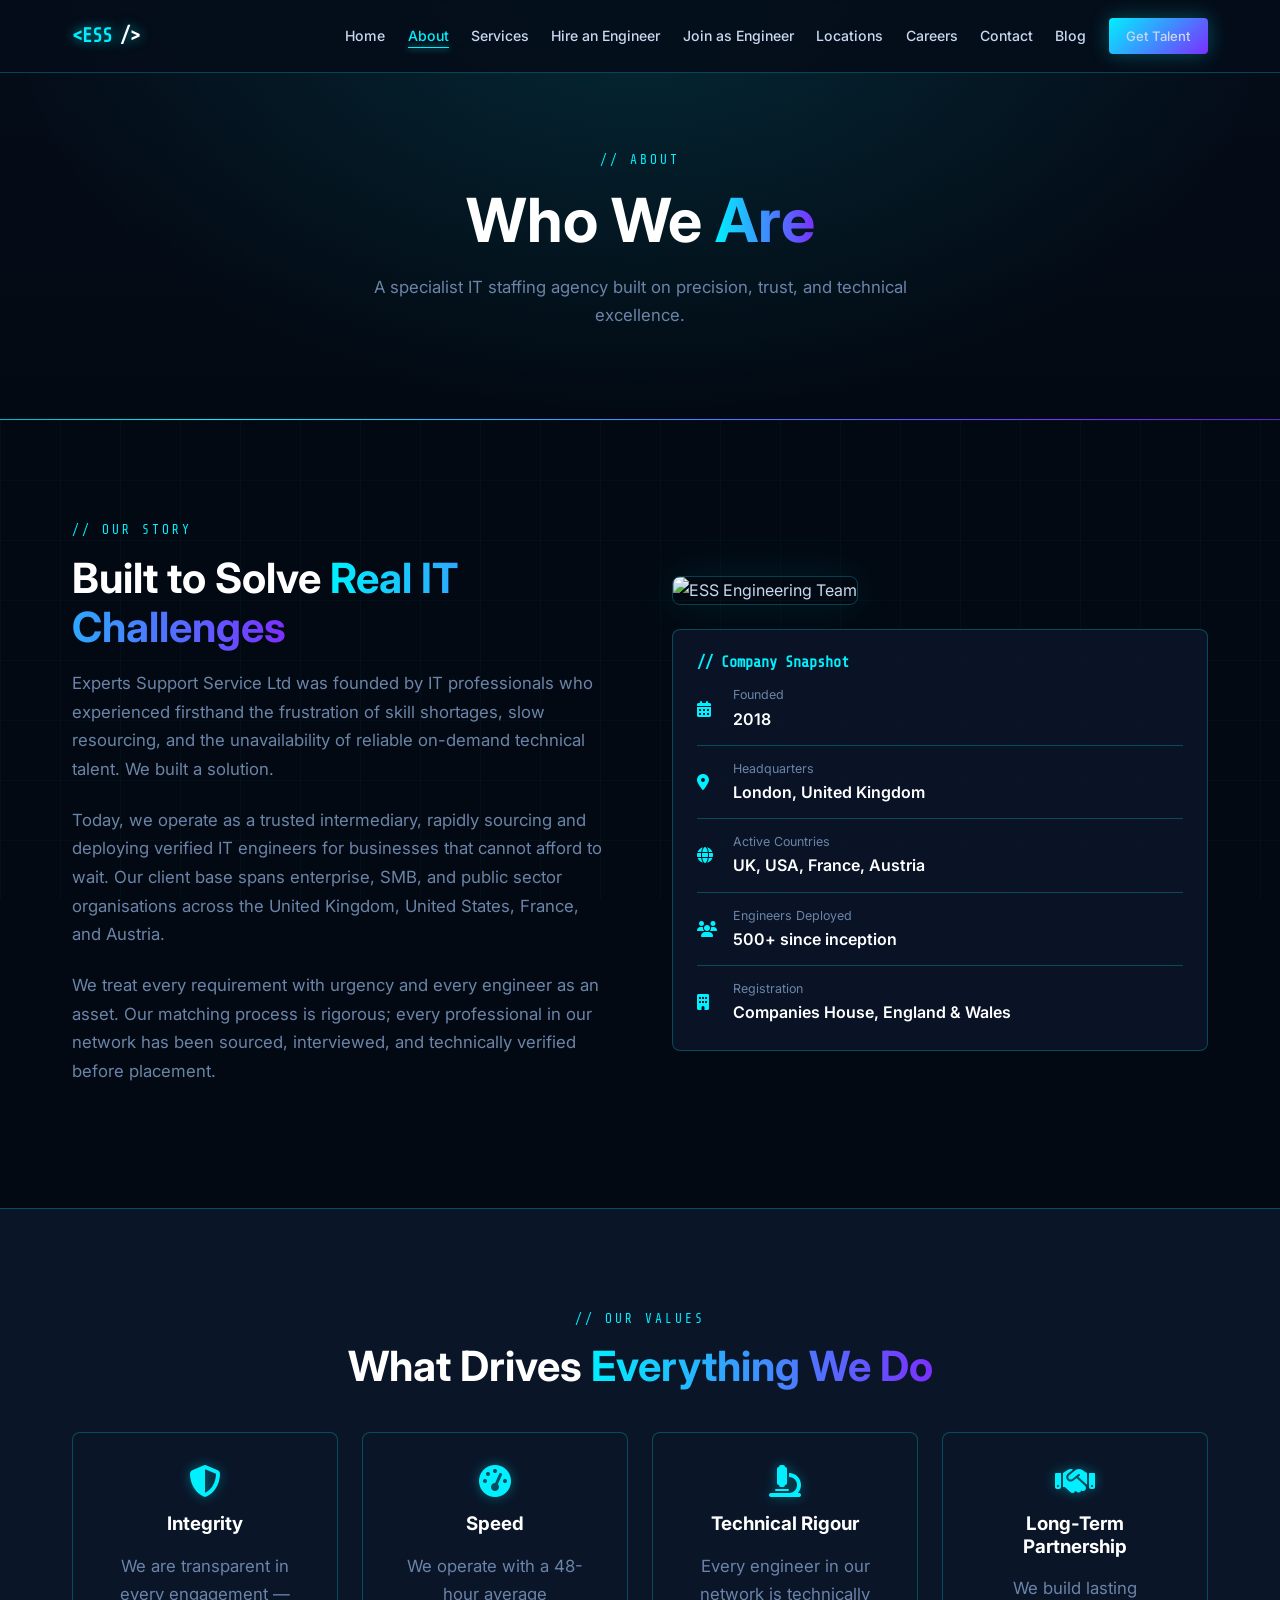
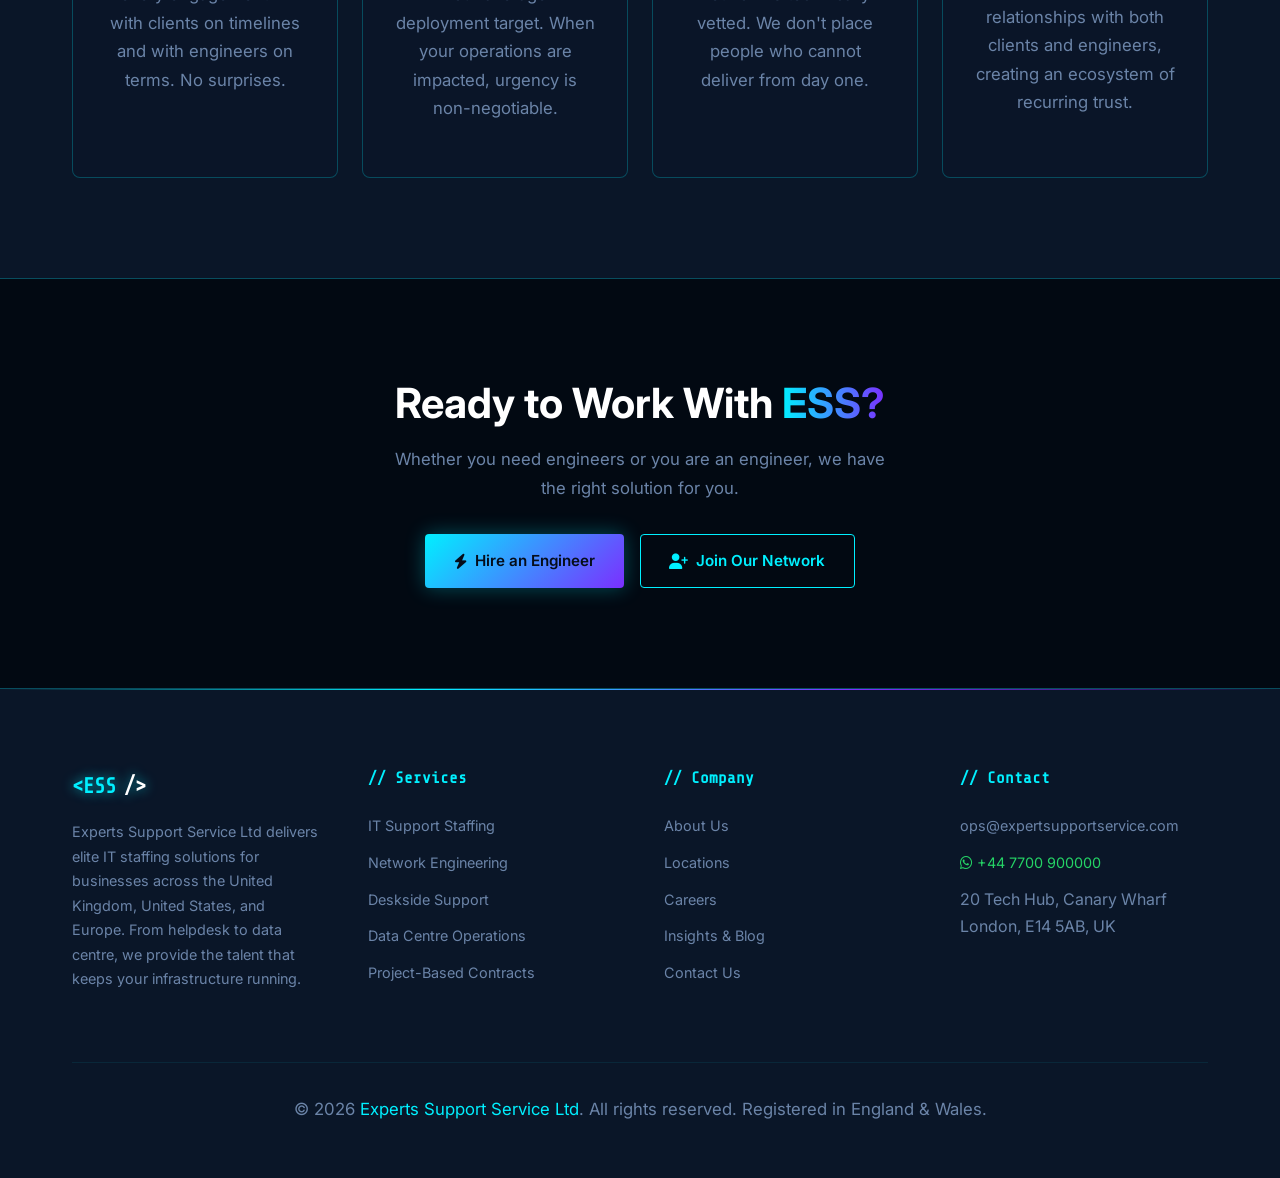
==== commit 24f3a009: "feat: Add realistic male engineer and tech graphics across all pages" ====
--- a/about.html
+++ b/about.html
@@ -37,29 +37,15 @@
           <p>We treat every requirement with urgency and every engineer as an asset. Our matching process is rigorous; every professional in our network has been sourced, interviewed, and technically verified before placement.</p>
         </div>
         <div class="fade-in">
-          <div class="card" style="padding:2.5rem;">
-            <h3 style="color:var(--accent); font-family:var(--font-mono); margin-bottom:2rem;">// Company Snapshot</h3>
-            <div style="display:grid; gap:1.5rem;">
-              <div style="display:flex; align-items:center; gap:1rem; border-bottom:1px solid var(--border-glow); padding-bottom:1rem;">
-                <i class="fas fa-calendar-alt" style="color:var(--accent); width:20px;"></i>
-                <div><div style="color:var(--text-muted);font-size:0.8rem;">Founded</div><div style="color:var(--white); font-weight:600;">2018</div></div>
-              </div>
-              <div style="display:flex; align-items:center; gap:1rem; border-bottom:1px solid var(--border-glow); padding-bottom:1rem;">
-                <i class="fas fa-map-marker-alt" style="color:var(--accent); width:20px;"></i>
-                <div><div style="color:var(--text-muted);font-size:0.8rem;">Headquarters</div><div style="color:var(--white); font-weight:600;">London, United Kingdom</div></div>
-              </div>
-              <div style="display:flex; align-items:center; gap:1rem; border-bottom:1px solid var(--border-glow); padding-bottom:1rem;">
-                <i class="fas fa-globe" style="color:var(--accent); width:20px;"></i>
-                <div><div style="color:var(--text-muted);font-size:0.8rem;">Active Countries</div><div style="color:var(--white); font-weight:600;">UK, USA, France, Austria</div></div>
-              </div>
-              <div style="display:flex; align-items:center; gap:1rem; border-bottom:1px solid var(--border-glow); padding-bottom:1rem;">
-                <i class="fas fa-users" style="color:var(--accent); width:20px;"></i>
-                <div><div style="color:var(--text-muted);font-size:0.8rem;">Engineers Deployed</div><div style="color:var(--white); font-weight:600;">500+ since inception</div></div>
-              </div>
-              <div style="display:flex; align-items:center; gap:1rem;">
-                <i class="fas fa-building" style="color:var(--accent); width:20px;"></i>
-                <div><div style="color:var(--text-muted);font-size:0.8rem;">Registration</div><div style="color:var(--white); font-weight:600;">Companies House, England & Wales</div></div>
-              </div>
+          <img src="https://images.unsplash.com/photo-1519389950473-47ba0277781c?auto=format&fit=crop&w=900&q=80" alt="ESS Engineering Team" style="width:100%;border-radius:8px;border:1px solid var(--border-glow); box-shadow:0 0 40px rgba(0,240,255,0.1); margin-bottom:1.5rem;">
+          <div class="card" style="padding:1.5rem;">
+            <h3 style="color:var(--accent); font-family:var(--font-mono); margin-bottom:0.75rem; font-size:0.95rem;">// Company Snapshot</h3>
+            <div style="display:grid; gap:0.75rem;">
+              <div style="display:flex; align-items:center; gap:1rem; border-bottom:1px solid var(--border-glow); padding-bottom:0.75rem;"><i class="fas fa-calendar-alt" style="color:var(--accent); width:20px;"></i><div><div style="color:var(--text-muted);font-size:0.78rem;">Founded</div><div style="color:var(--white); font-weight:600;">2018</div></div></div>
+              <div style="display:flex; align-items:center; gap:1rem; border-bottom:1px solid var(--border-glow); padding-bottom:0.75rem;"><i class="fas fa-map-marker-alt" style="color:var(--accent); width:20px;"></i><div><div style="color:var(--text-muted);font-size:0.78rem;">Headquarters</div><div style="color:var(--white); font-weight:600;">London, United Kingdom</div></div></div>
+              <div style="display:flex; align-items:center; gap:1rem; border-bottom:1px solid var(--border-glow); padding-bottom:0.75rem;"><i class="fas fa-globe" style="color:var(--accent); width:20px;"></i><div><div style="color:var(--text-muted);font-size:0.78rem;">Active Countries</div><div style="color:var(--white); font-weight:600;">UK, USA, France, Austria</div></div></div>
+              <div style="display:flex; align-items:center; gap:1rem; border-bottom:1px solid var(--border-glow); padding-bottom:0.75rem;"><i class="fas fa-users" style="color:var(--accent); width:20px;"></i><div><div style="color:var(--text-muted);font-size:0.78rem;">Engineers Deployed</div><div style="color:var(--white); font-weight:600;">500+ since inception</div></div></div>
+              <div style="display:flex; align-items:center; gap:1rem;"><i class="fas fa-building" style="color:var(--accent); width:20px;"></i><div><div style="color:var(--text-muted);font-size:0.78rem;">Registration</div><div style="color:var(--white); font-weight:600;">Companies House, England & Wales</div></div></div>
             </div>
           </div>
         </div>
